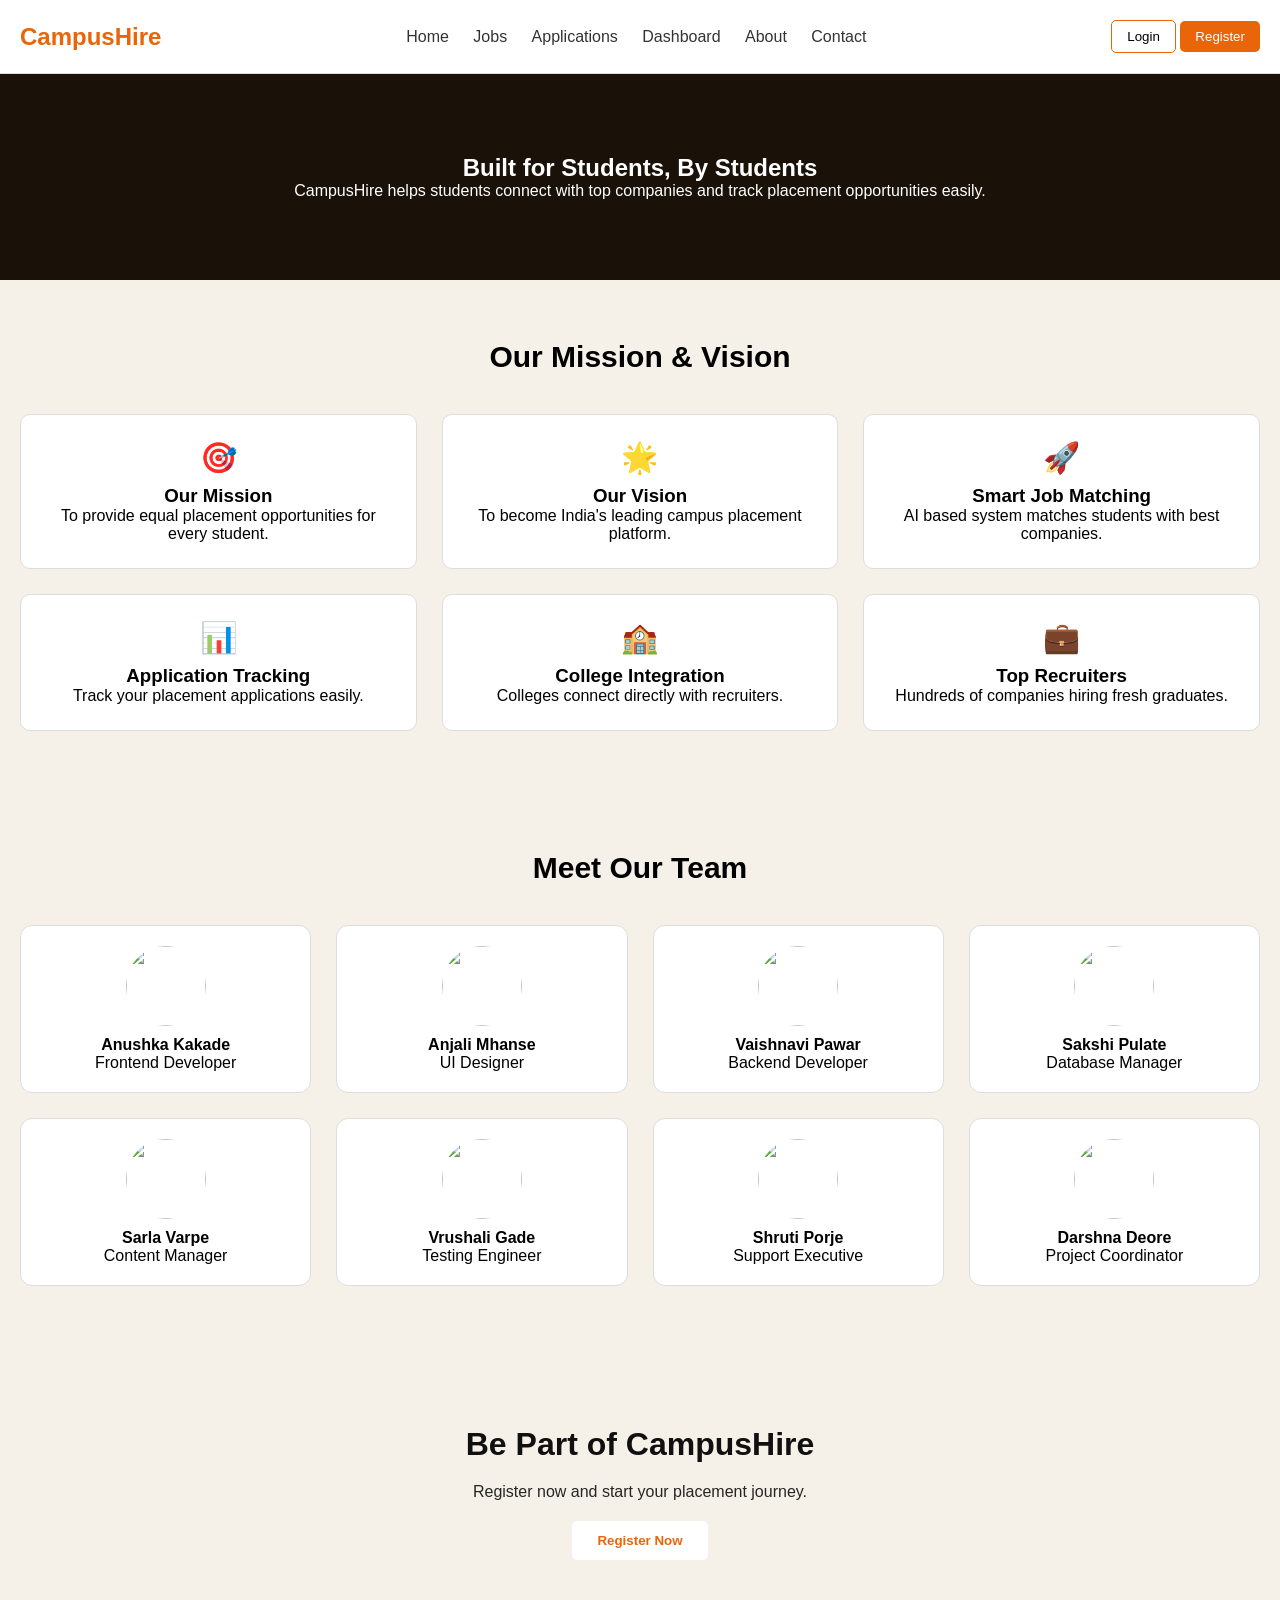
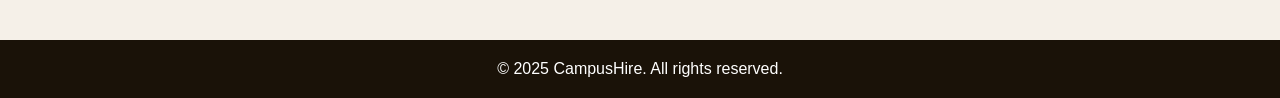
==== pages/about.html @ 22cbeea2 "add file information or cards" ====
<!DOCTYPE html>
<html lang="en">

<head>

<meta charset="UTF-8">
<meta name="viewport" content="width=device-width, initial-scale=1.0">

<title>CampusHire - About</title>

<link rel="stylesheet" href="./../css/about.css">
<script src="./../js/about.js"></script>

</head>

<body>

<!-- NAVBAR -->

<nav class="navbar">

<h2 class="logo">CampusHire</h2>

<div class="nav-links">

<a href="#">Home</a>
<a href="#">Jobs</a>
<a href="#">Applications</a>
<a href="#">Dashboard</a>
<a href="#">About</a>
<a href="#">Contact</a>

</div>

<div class="nav-btns">

<button class="btn-outline">Login</button>
<button class="btn-primary">Register</button>

</div>

</nav>

<!-- HERO SECTION -->

<section class="hero">

<h1>Built for Students, By Students</h1>

<p>
CampusHire helps students connect with top companies and track placement opportunities easily.
</p>

</section>


<!-- FEATURES SECTION -->

<section class="section">

<h2 class="section-title">Our Mission & Vision</h2>

<div class="feature-grid">

<div class="feature-card">

<div class="icon">🎯</div>

<h3>Our Mission</h3>

<p>
To provide equal placement opportunities for every student.
</p>

</div>


<div class="feature-card">

<div class="icon">🌟</div>

<h3>Our Vision</h3>

<p>
To become India's leading campus placement platform.
</p>

</div>


<div class="feature-card">

<div class="icon">🚀</div>

<h3>Smart Job Matching</h3>

<p>
AI based system matches students with best companies.
</p>

</div>


<div class="feature-card">

<div class="icon">📊</div>

<h3>Application Tracking</h3>

<p>
Track your placement applications easily.
</p>

</div>


<div class="feature-card">

<div class="icon">🏫</div>

<h3>College Integration</h3>

<p>
Colleges connect directly with recruiters.
</p>

</div>


<div class="feature-card">

<div class="icon">💼</div>

<h3>Top Recruiters</h3>

<p>
Hundreds of companies hiring fresh graduates.
</p>

</div>

</div>

</section>


<!-- TEAM SECTION -->

<section class="section">

<h2 class="section-title">Meet Our Team</h2>

<div class="team-grid">

<div class="team-card">

<img src="images/member1.jpg">

<h4>Anushka Kakade</h4>

<p>Frontend Developer</p>

</div>

<div class="team-card">

<img src="images/member2.jpg">

<h4>Anjali Mhanse</h4>

<p>UI Designer</p>

</div>

<div class="team-card">

<img src="images/member3.jpg">

<h4>Vaishnavi Pawar</h4>

<p>Backend Developer</p>

</div>

<div class="team-card">

<img src="images/member4.jpg">

<h4>Sakshi Pulate</h4>

<p>Database Manager</p>

</div>

<div class="team-card">

<img src="images/member5.jpg">

<h4>Sarla Varpe</h4>

<p>Content Manager</p>

</div>

<div class="team-card">

<img src="images/member6.jpg">

<h4>Vrushali Gade</h4>

<p>Testing Engineer</p>

</div>

<div class="team-card">

<img src="images/member7.jpg">

<h4>Shruti Porje</h4>

<p>Support Executive</p>

</div>

<div class="team-card">

<img src="images/member8.jpg">

<h4>Darshna Deore</h4>

<p>Project Coordinator</p>

</div>

</div>

</section>


<!-- JOIN SECTION -->

<section class="join">

<h2>Be Part of CampusHire</h2>

<p>
Register now and start your placement journey.
</p>

<button onclick="showToast()">Register Now</button>

</section>


<!-- FOOTER -->

<footer class="footer">

<p>© 2025 CampusHire. All rights reserved.</p>

</footer>


<div id="toast"></div>

<script src="script.js"></script>

</body>
</html>
---- css/about.css ----
* {

    margin: 0;
    padding: 0;
    box-sizing: border-box;

}

body {

    font-family: Arial;

    background: #f5f0e8;

}


/* NAVBAR */

.navbar {

    display: flex;

    justify-content: space-between;

    align-items: center;

    padding: 20px;

    background: white;

    border-bottom: 1px solid #ddd;

}

.logo {

    color: #e8650a;

}

.nav-links a {

    margin: 0 10px;

    text-decoration: none;

    color: #333;

}

.btn-primary {

    background: #e8650a;

    color: white;

    border: none;

    padding: 8px 15px;

    border-radius: 5px;

}

.btn-outline {

    border: 1px solid #e8650a;

    background: white;

    padding: 8px 15px;

    border-radius: 5px;

}


/* HERO */

.hero {

    text-align: center;

    padding: 80px 20px;

    background: #1a1208;

    color: white;

}

.about-hero p {
  color: rgba(255,255,255,0.48);
  font-size: 0.95rem;
  max-width: 540px;
  margin: 2rem auto 0; /* वरचा space वाढवला */
  line-height: 1.75;
  position: relative;
  z-index: 1;
}


/* SECTION */

.section {

    padding: 60px 20px;

    text-align: center;

}

.section-title {

    font-size: 30px;

    margin-bottom: 40px;

}


/* FEATURES */

.feature-grid {

    display: grid;

    grid-template-columns: repeat(3, 1fr);

    gap: 25px;

}

.feature-card {

    background: white;

    padding: 25px;

    border-radius: 10px;

    border: 1px solid #ddd;

}

.feature-card {

    background: white;
    padding: 25px;
    border-radius: 10px;
    border: 1px solid #ddd;
    transition: 0.3s;

}

.feature-card:hover {

    transform: translateY(-8px);
    box-shadow: 0 10px 25px rgba(0, 0, 0, 0.15);
    border-color: #e8650a;

}

.icon {

    font-size: 30px;

    margin-bottom: 10px;

}


/* TEAM */

.team-grid {

    display: grid;

    grid-template-columns: repeat(4, 1fr);

    gap: 25px;

}

.team-card {

    background: white;

    padding: 20px;

    border-radius: 10px;

    border: 1px solid #ddd;

}



.team-card img {

    width: 80px;

    height: 80px;

    border-radius: 50%;

    margin-bottom: 10px;

}

.team-card {

    background: white;

    padding: 20px;

    border-radius: 12px;

    border: 1px solid #ddd;

    text-align: center;

    transition: all 0.3s ease;

    cursor: pointer;

}

.team-card:hover {

    transform: translateY(-10px);

    box-shadow: 0 12px 30px rgba(0, 0, 0, 0.15);

    border-color: #e8650a;

}


/* JOIN */

.join {

    text-align: center;

    padding: 80px 20px;

    background: linear-gradient(135deg,#e8650a a,#f28a3c);

    color: rgb(17, 16, 16);

}

.join h2{

    font-size: 32px;
    margin-bottom: 20px;

}

.join p {
    font-size: 16px;
    margin-bottom: 20px;
    opacity: 0.9;
}

.join button {

    padding: 12px 25px;

    border: none;

    background: white;

    color: #e8650a;

    border-radius: 5px;

    font-weight: bold;

    cursor: pointer;

    transition: all 0.3s ease;

}

.join button:hover {

    background: #1a1208;

    color:white;

    transform: translateY(-3px);
}


/* FOOTER */

.footer {

    text-align: center;

    padding: 20px;

    background: #1a1208;

    color: white;

}


/* TOAST */

#toast {

    position: fixed;

    bottom: 20px;

    right: 20px;

    background: black;

    color: white;

    padding: 10px 20px;

    border-radius: 5px;

    display: none;

}
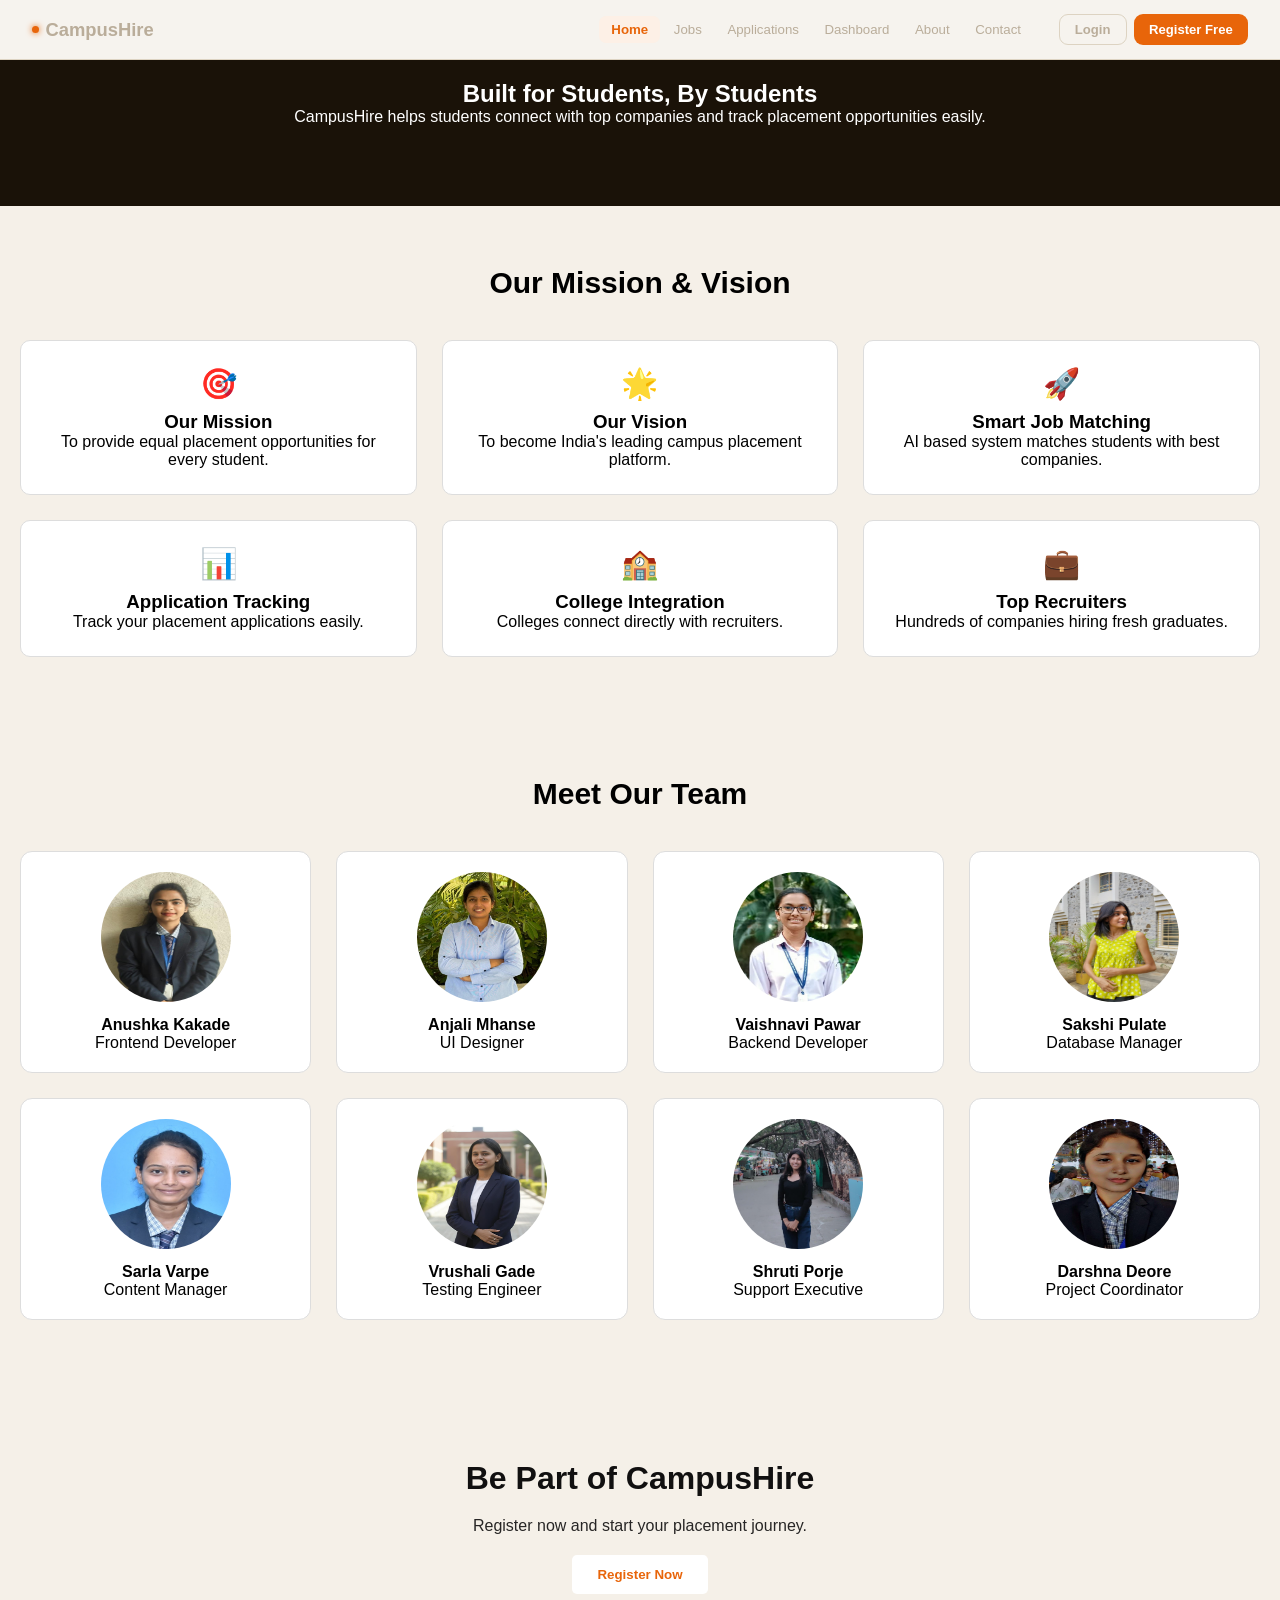
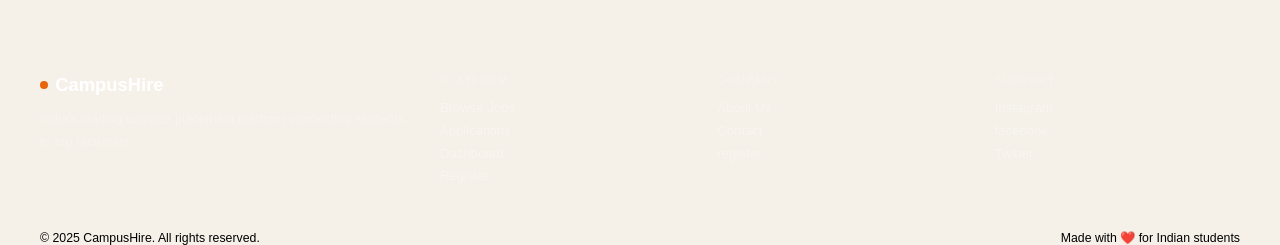
==== commit a7882f37: "upadte" ====
--- a/pages/about.html
+++ b/pages/about.html
@@ -1,46 +1,35 @@
 <!DOCTYPE html>
 <html lang="en">
-
 <head>
-
 <meta charset="UTF-8">
 <meta name="viewport" content="width=device-width, initial-scale=1.0">
-
 <title>CampusHire - About</title>
-
-<link rel="stylesheet" href="./../css/about.css">
-<script src="./../js/about.js"></script>
-
+<link rel="stylesheet" href="../css/about.css">
+<script src="../js/about.js"></script>
 </head>
-
 <body>
-
-<!-- NAVBAR -->
-
-<nav class="navbar">
-
-<h2 class="logo">CampusHire</h2>
-
-<div class="nav-links">
-
-<a href="#">Home</a>
-<a href="#">Jobs</a>
-<a href="#">Applications</a>
-<a href="#">Dashboard</a>
-<a href="#">About</a>
-<a href="#">Contact</a>
-
-</div>
-
-<div class="nav-btns">
-
-<button class="btn-outline">Login</button>
-<button class="btn-primary">Register</button>
-
-</div>
-
-</nav>
-
+<header>
+  <nav class="navbar" id="navbar">
+    <a class="nav-logo" href="#"><span class="nav-dot"></span>CampusHire</a>
+    <div class="nav-links">
+      <a href="../index.html" class="active">Home</a>
+      <a href="../pages/job-listing.html">Jobs</a>
+      <a href="../pages/Application-status.html">Applications</a>
+      <a href="../pages/student-dashboard.html">Dashboard</a>
+      <a href="../pages/about.html">About</a>
+      <a href="../pages/contact.html">Contact</a>
+    </div>
+    <div class="nav-cta">
+      <button class="btn btn-outline">Login</button>
+      <button class="btn btn-primary">Register Free</button>
+    </div>
+    <button class="hamburger" id="hamburger" onclick="toggleMenu()">
+      <span></span><span></span><span></span>
+    </button>
+  </nav>
+  <!-- Mobile Menu -->
+ 
+</header>
 <!-- HERO SECTION -->
 
 <section class="hero">
@@ -154,7 +143,7 @@
 
 <div class="team-card">
 
-<img src="images/member1.jpg">
+<img src="./../images/anushkaa.png">
 
 <h4>Anushka Kakade</h4>
 
@@ -164,7 +153,7 @@
 
 <div class="team-card">
 
-<img src="images/member2.jpg">
+<img src="./../images/anjali.png.jpeg">
 
 <h4>Anjali Mhanse</h4>
 
@@ -174,7 +163,7 @@
 
 <div class="team-card">
 
-<img src="images/member3.jpg">
+<img src="./../images/vaishnavi.png">
 
 <h4>Vaishnavi Pawar</h4>
 
@@ -184,7 +173,7 @@
 
 <div class="team-card">
 
-<img src="images/member4.jpg">
+<img src="./../images/sakshi.png">
 
 <h4>Sakshi Pulate</h4>
 
@@ -194,7 +183,7 @@
 
 <div class="team-card">
 
-<img src="images/member5.jpg">
+<img src="./../images/sarla.png.jpeg">
 
 <h4>Sarla Varpe</h4>
 
@@ -204,7 +193,7 @@
 
 <div class="team-card">
 
-<img src="images/member6.jpg">
+<img src="./../images/rushali.png">
 
 <h4>Vrushali Gade</h4>
 
@@ -214,7 +203,7 @@
 
 <div class="team-card">
 
-<img src="images/member7.jpg">
+<img src="./../images/shruti.png.jpeg">
 
 <h4>Shruti Porje</h4>
 
@@ -224,7 +213,7 @@
 
 <div class="team-card">
 
-<img src="images/member8.jpg">
+<img src="./../images/darshna.png.jpeg">
 
 <h4>Darshna Deore</h4>
 
@@ -250,20 +239,41 @@
 <button onclick="showToast()">Register Now</button>
 
 </section>
-
-
-<!-- FOOTER -->
-
+<div id="toast"></div>
+
+<script src="../js/about.js"></script>
 <footer class="footer">
-
-<p>© 2025 CampusHire. All rights reserved.</p>
-
+  <div class="footer-inner">
+    <div>
+      <div class="footer-brand">
+        <span class="footer-brand-dot"></span>CampusHire
+      </div>
+      <p class="footer-desc">India's leading campus placement platform connecting students to top recruiters.</p>
+    </div>
+    <div class="footer-col">
+      <div class="footer-col-title">Platform</div>
+      <a href="../pages/job-listing.html">Browse Jobs</a>
+      <a href="../pages/Application-status.html">Applications</a>
+      <a href="../pages/student-dashboard.html">Dashboard</a>
+      <a href="../pages/student-registration.html">Register</a>
+    </div>
+    <div class="footer-col">
+      <div class="footer-col-title">Company</div>
+      <a href="../pages/about.html">About Us</a>
+      <a href="../pages/contact.html">Contact</a>
+      <a href="../pages/student-registration.html">register</a>
+    </div>
+    <div class="footer-col">
+      <div class="footer-col-title">Support</div>
+      <a href="https://www.instagram.com/?hl=en">Instagram</a>
+      <a href="https://www.facebook.com/">facebook</a>
+      <a href="https://x.com/">Twitter</a>
+    </div>
+  </div>
+  <div class="footer-bottom">
+    <span>© 2025 CampusHire. All rights reserved.</span>
+    <span>Made with ❤️ for Indian students</span>
+  </div>
 </footer>
-
-
-<div id="toast"></div>
-
-<script src="script.js"></script>
-
 </body>
 </html>
--- a/css/about.css
+++ b/css/about.css
@@ -1,5 +1,230 @@
+/* HEADER CSS */
+*,
+*::before,
+*::after {
+    box-sizing: border-box;
+    margin: 0;
+    padding: 0
+}
+
+:root {
+    --bg: #F5F0E8;
+    --white: #FFFDF8;
+    --border: #DDD3C2;
+
+    --ink2: #baad9a;
+    --muted: #ccc3b5;
+    --orange: #E8650A;
+    --orange-deep: #C4500A;
+    --orange-s: #FDF0E6;
+}
+
+body {
+    font-family: 'Bricolage Grotesque', sans-serif;
+    background: var(--bg);
+    color: var(--ink)
+}
+
+.navbar {
+    position: fixed;
+    top: 0;
+    left: 0;
+    right: 0;
+    height: 60px;
+    background: rgba(255, 253, 248, 0.96);
+    backdrop-filter: blur(16px);
+    border-bottom: 1.5px solid var(--border);
+    z-index: 999;
+    display: flex;
+    align-items: center;
+    padding: 0 2rem;
+    gap: 1rem
+}
+
+.nav-logo {
+    font-family: 'Clash Display', sans-serif;
+    font-weight: 700;
+    font-size: 1.15rem;
+    color: var(--ink);
+    display: flex;
+    align-items: center;
+    gap: 0.4rem;
+    text-decoration: none;
+    margin-right: auto;
+    text-decoration: none;
+    color: #baad9a;
+
+}
+
+.nav-dot {
+    width: 7px;
+    height: 7px;
+    border-radius: 50%;
+    background: var(--orange);
+    box-shadow: 0 0 6px var(--orange)
+}
+
+.nav-links {
+    display: flex;
+    gap: 0.1rem
+}
+
+.nav-links a {
+    font-size: 0.83rem;
+    font-weight: 500;
+    color: var(--ink2);
+    padding: 0.38rem 0.75rem;
+    border-radius: 7px;
+    text-decoration: none;
+    transition: all 0.18s;
+    cursor: pointer
+}
+
+.nav-links a:hover,
+.nav-links a.active {
+    background: var(--orange-s);
+    color: var(--orange);
+    font-weight: 600
+}
+
+.nav-cta {
+    display: flex;
+    gap: 0.45rem;
+    margin-left: 0.6rem
+}
+
+.btn {
+    display: inline-flex;
+    align-items: center;
+    gap: 0.35rem;
+    padding: 0.45rem 0.95rem;
+    border-radius: 9px;
+    font-size: 0.82rem;
+    font-weight: 600;
+    cursor: pointer;
+    transition: all 0.18s;
+    border: none;
+    font-family: 'Bricolage Grotesque', sans-serif;
+    text-decoration: none
+}
+
+.btn-outline {
+    background: transparent;
+    border: 1.5px solid var(--border);
+    color: var(--ink2)
+}
+
+.btn-outline:hover {
+    border-color: var(--orange);
+    color: var(--orange)
+}
+
+.btn-primary {
+    background: var(--orange);
+    color: #fff
+}
+
+.btn-primary:hover {
+    background: var(--orange-deep);
+    transform: translateY(-1px)
+}
+
+/* Hamburger (mobile) */
+.hamburger {
+    display: none;
+    flex-direction: column;
+    gap: 5px;
+    cursor: pointer;
+    background: none;
+    border: none;
+    padding: 4px
+}
+
+.hamburger span {
+    display: block;
+    width: 22px;
+    height: 2px;
+    background: var(--ink);
+    border-radius: 2px;
+    transition: all 0.28s
+}
+
+.hamburger.open span:nth-child(1) {
+    transform: translateY(7px) rotate(45deg)
+}
+
+.hamburger.open span:nth-child(2) {
+    opacity: 0
+}
+
+.hamburger.open span:nth-child(3) {
+    transform: translateY(-7px) rotate(-45deg)
+}
+
+/* Mobile dropdown */
+.mobile-menu {
+    display: none;
+    position: fixed;
+    top: 60px;
+    left: 0;
+    right: 0;
+    background: var(--white);
+    border-bottom: 1.5px solid var(--border);
+    padding: 1rem 1.5rem 1.5rem;
+    z-index: 998;
+    flex-direction: column;
+    gap: 0.3rem;
+    box-shadow: 0 10px 28px rgba(26, 18, 8, 0.1)
+}
+
+.mobile-menu.open {
+    display: flex
+}
+
+.mobile-menu a {
+    font-size: 0.9rem;
+    font-weight: 500;
+    color: var(--ink2);
+    padding: 0.6rem 0.8rem;
+    border-radius: 8px;
+    text-decoration: none;
+    transition: all 0.18s;
+    cursor: pointer
+}
+
+.mobile-menu a:hover,
+.mobile-menu a.active {
+    background: var(--orange-s);
+    color: var(--orange);
+    font-weight: 600
+}
+
+.mobile-cta {
+    display: flex;
+    gap: 0.5rem;
+    margin-top: 0.8rem;
+    padding-top: 0.8rem;
+    border-top: 1.5px solid var(--border)
+}
+
+.mobile-cta .btn {
+    flex: 1;
+    justify-content: center
+}
+
+@media(max-width:680px) {
+
+    .nav-links,
+    .nav-cta {
+        display: none
+    }
+
+    .hamburger {
+        display: flex
+    }
+}
+
 * {
-
     margin: 0;
     padding: 0;
     box-sizing: border-box;
@@ -14,90 +239,27 @@
 
 }
 
-
-/* NAVBAR */
-
-.navbar {
-
-    display: flex;
-
-    justify-content: space-between;
-
-    align-items: center;
-
-    padding: 20px;
-
-    background: white;
-
-    border-bottom: 1px solid #ddd;
-
-}
-
-.logo {
-
-    color: #e8650a;
-
-}
-
-.nav-links a {
-
-    margin: 0 10px;
-
-    text-decoration: none;
-
-    color: #333;
-
-}
-
-.btn-primary {
-
-    background: #e8650a;
+.hero {
+
+    text-align: center;
+
+    padding: 80px 20px;
+
+    background: #1a1208;
 
     color: white;
 
-    border: none;
-
-    padding: 8px 15px;
-
-    border-radius: 5px;
-
-}
-
-.btn-outline {
-
-    border: 1px solid #e8650a;
-
-    background: white;
-
-    padding: 8px 15px;
-
-    border-radius: 5px;
-
-}
-
-
-/* HERO */
-
-.hero {
-
-    text-align: center;
-
-    padding: 80px 20px;
-
-    background: #1a1208;
-
-    color: white;
-
 }
 
 .about-hero p {
-  color: rgba(255,255,255,0.48);
-  font-size: 0.95rem;
-  max-width: 540px;
-  margin: 2rem auto 0; /* वरचा space वाढवला */
-  line-height: 1.75;
-  position: relative;
-  z-index: 1;
+    color: rgba(255, 255, 255, 0.48);
+    font-size: 0.95rem;
+    max-width: 540px;
+    margin: 2rem auto 0;
+    /* वरचा space वाढवला */
+    line-height: 1.75;
+    position: relative;
+    z-index: 1;
 }
 
 
@@ -199,9 +361,9 @@
 
 .team-card img {
 
-    width: 80px;
-
-    height: 80px;
+    width: 130px;
+
+    height: 130px;
 
     border-radius: 50%;
 
@@ -246,13 +408,13 @@
 
     padding: 80px 20px;
 
-    background: linear-gradient(135deg,#e8650a a,#f28a3c);
+    background: linear-gradient(135deg, #e8650a a, #f28a3c);
 
     color: rgb(17, 16, 16);
 
 }
 
-.join h2{
+.join h2 {
 
     font-size: 32px;
     margin-bottom: 20px;
@@ -289,45 +451,113 @@
 
     background: #1a1208;
 
-    color:white;
+    color: white;
 
     transform: translateY(-3px);
 }
 
-
-/* FOOTER */
-
-.footer {
-
-    text-align: center;
-
-    padding: 20px;
-
-    background: #1a1208;
-
+/* TOAST */
+
+#toast {
+    position: fixed;
+    bottom: 20px;
+    right: 20px;
+    background: black;
     color: white;
-
-}
-
-
-/* TOAST */
-
-#toast {
-
-    position: fixed;
-
-    bottom: 20px;
-
-    right: 20px;
-
-    background: black;
-
-    color: white;
-
     padding: 10px 20px;
-
     border-radius: 5px;
-
     display: none;
-
-}+}
+
+══════════════════════════════════════ */
+.footer{
+  background:var(--ink);
+  color:rgba(255,255,255,0.4);
+  padding:3.5rem 2.5rem 2rem
+}
+.footer-inner{
+  display:grid;
+  grid-template-columns:1.5fr 1fr 1fr 1fr;
+  gap:2rem;
+  max-width:1200px;margin:0 auto 2.5rem
+}
+
+/* Brand col */
+.footer-brand-wrap{}
+.footer-brand{
+  font-family:'Clash Display',sans-serif;font-weight:700;
+  font-size:1.15rem;color:#fff;
+  display:flex;align-items:center;gap:0.45rem;margin-bottom:0.75rem
+}
+.footer-brand-dot{
+  width:8px;height:8px;border-radius:50%;background:var(--orange)
+}
+.footer-desc{
+  font-size:0.81rem;line-height:1.75;
+  color:rgba(255,255,255,0.3);margin-bottom:1.3rem
+}
+
+/* Social icons */
+.footer-socials{display:flex;gap:0.5rem;flex-wrap:wrap}
+.footer-social-btn{
+  width:34px;height:34px;border-radius:9px;
+  background:rgba(255,255,255,0.07);
+  border:1px solid rgba(255,255,255,0.1);
+  display:flex;align-items:center;justify-content:center;
+  font-size:0.9rem;cursor:pointer;transition:all 0.2s;
+  text-decoration:none
+}
+.footer-social-btn:hover{
+  background:var(--orange);border-color:var(--orange);
+  transform:translateY(-2px)
+}
+
+/* Link cols */
+.footer-col-title{
+  font-size:0.66rem;font-weight:700;letter-spacing:0.13em;
+  text-transform:uppercase;color:rgba(255,255,255,0.22);
+  margin-bottom:0.9rem
+}
+.footer-col a{
+  display:block;font-size:0.82rem;
+  color:rgba(255,255,255,0.38);
+  cursor:pointer;margin-bottom:0.48rem;
+  transition:color 0.2s;text-decoration:none
+}
+.footer-col a:hover{color:var(--orange)}
+
+/* Divider */
+.footer-divider{
+  border:none;border-top:1px solid rgba(255,255,255,0.08);
+  margin:0 auto 1.3rem;max-width:1200px
+}
+
+/* Bottom bar */
+.footer-bottom{
+  max-width:1200px;margin:0 auto;
+  display:flex;align-items:center;justify-content:space-between;
+  font-size:0.77rem;flex-wrap:wrap;gap:0.5rem
+}
+.footer-bottom-left{color:rgba(255,255,255,0.3)}
+.footer-bottom-right{
+  display:flex;align-items:center;gap:1.2rem;
+  color:rgba(255,255,255,0.3)
+}
+.footer-bottom-right a{
+  color:rgba(255,255,255,0.3);text-decoration:none;transition:color 0.2s
+}
+.footer-bottom-right a:hover{color:var(--orange)}
+
+/* ══ RESPONSIVE ══ */
+@media(max-width:900px){
+  .footer-inner{grid-template-columns:1fr 1fr}
+}
+@media(max-width:680px){
+  .navbar{padding:0 1.2rem}
+  .nav-links,.nav-cta{display:none}
+  .hamburger{display:flex}
+}
+@media(max-width:500px){
+  .footer{padding:2.5rem 1.3rem 1.5rem}
+  .footer-inner{grid-template-columns:1fr}
+}
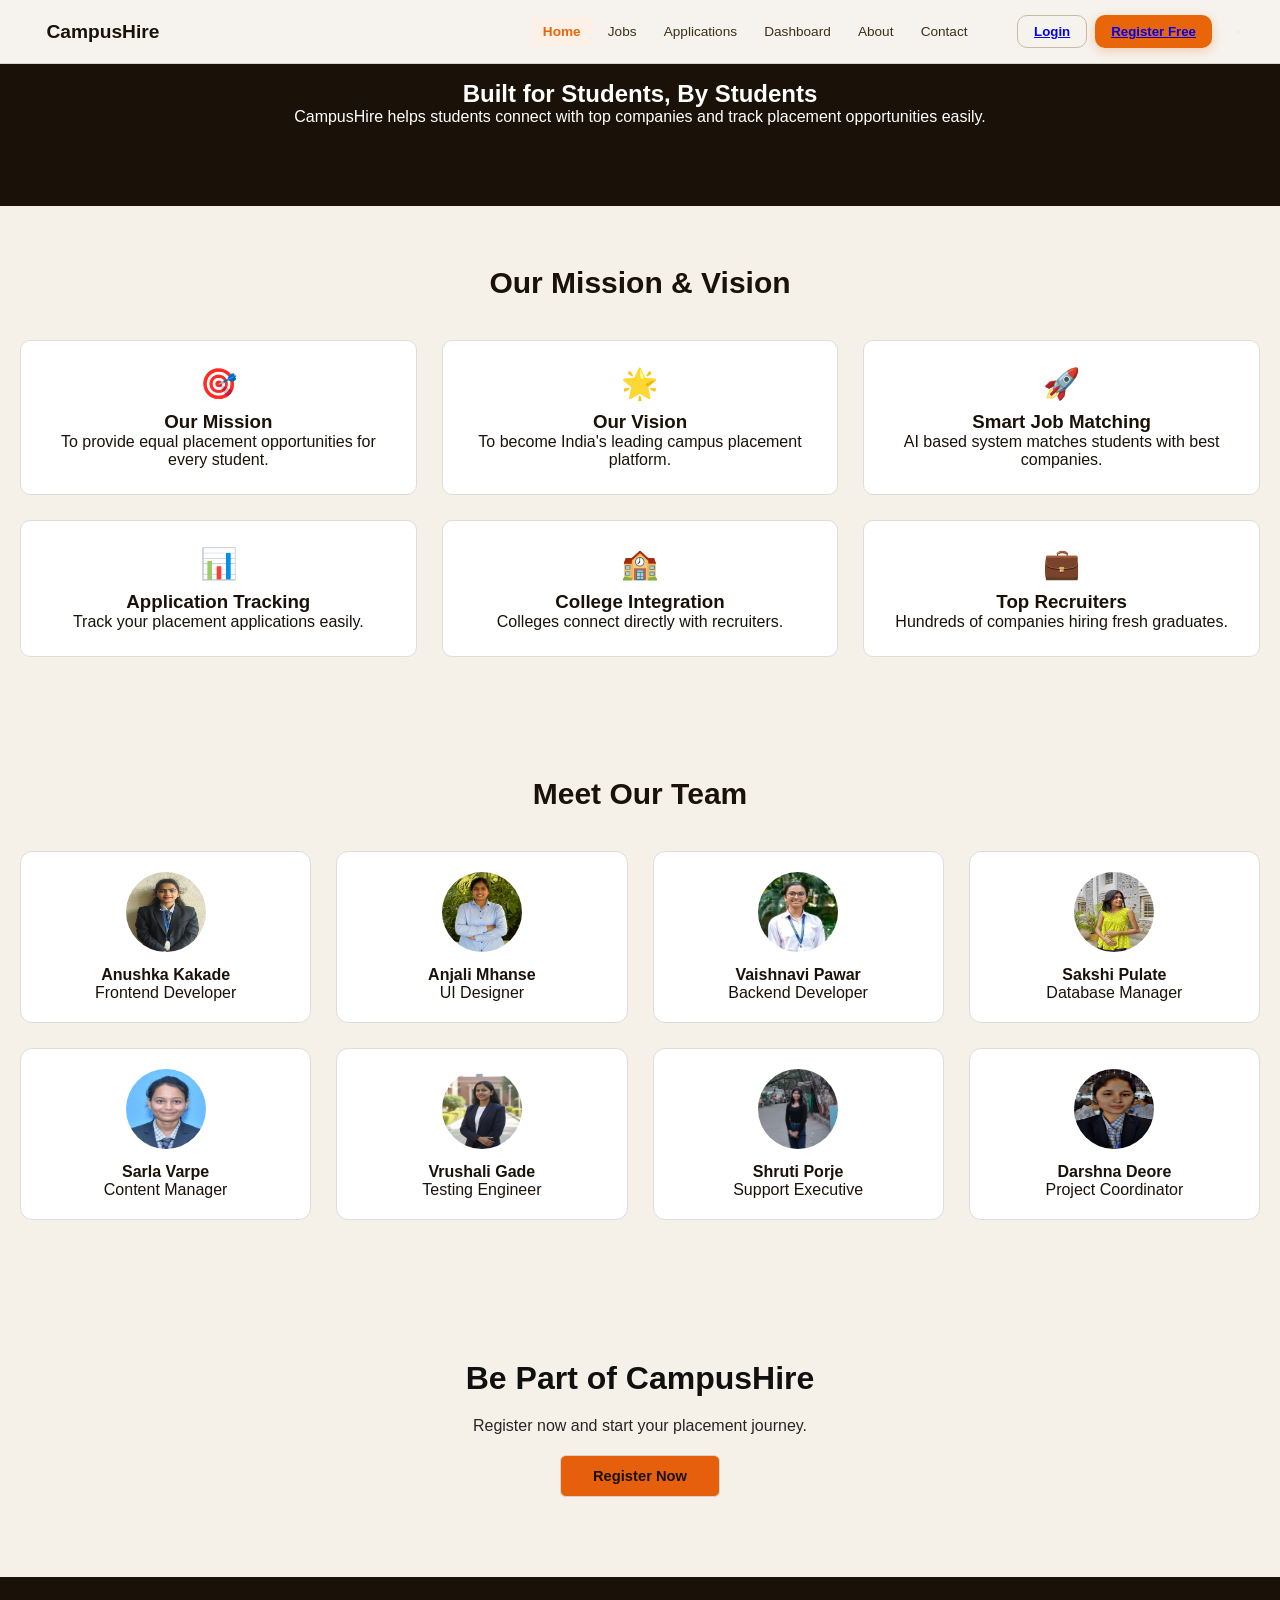
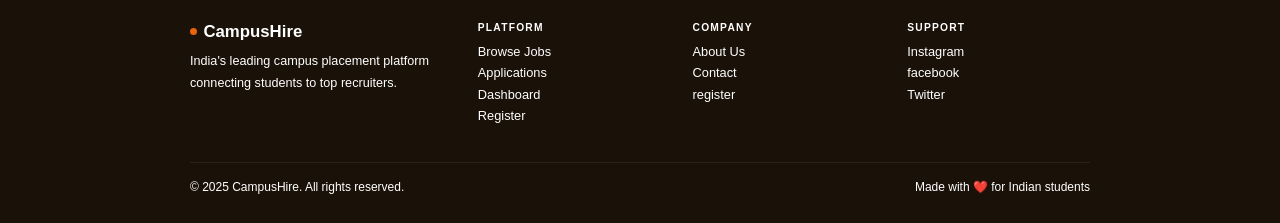
==== commit 656ab693: "change css" ====
--- a/pages/about.html
+++ b/pages/about.html
@@ -20,8 +20,8 @@
       <a href="../pages/contact.html">Contact</a>
     </div>
     <div class="nav-cta">
-      <button class="btn btn-outline">Login</button>
-      <button class="btn btn-primary">Register Free</button>
+      <button class="btn btn-outline"><a href="../pages/login.html">Login</a></button>
+      <button class="btn btn-primary"><a href="../pages/student-registration.html">Register Free</a></button>
     </div>
     <button class="hamburger" id="hamburger" onclick="toggleMenu()">
       <span></span><span></span><span></span>
@@ -236,7 +236,9 @@
 Register now and start your placement journey.
 </p>
 
-<button onclick="showToast()">Register Now</button>
+<div class="job-bottom button">
+  <button onclick="showToast()">Register Now</button>
+</div>
 
 </section>
 <div id="toast"></div>
--- a/css/about.css
+++ b/css/about.css
@@ -1,4 +1,7 @@
-/* HEADER CSS */
+/* ══════════════════════════════════════════
+   CAMPUSHIRE — APPLICATION STATUS PAGE
+   Theme: Orange · Black · Cream
+   ══════════════════════════════════════════ */
 *,
 *::before,
 *::after {
@@ -8,79 +11,119 @@
 }
 
 :root {
-    --bg: #F5F0E8;
+    /* Cream */
+    --cream: #F5F0E8;
+    --cream2: #EDE7D9;
+    --cream3: #E2D9C8;
     --white: #FFFDF8;
-    --border: #DDD3C2;
-
-    --ink2: #baad9a;
-    --muted: #ccc3b5;
+    /* Black */
+    --ink: #1A1208;
+    --ink2: #3D2E18;
+    --muted: #7A6A52;
+    --muted2: #B0A08A;
+    /* Orange */
     --orange: #E8650A;
     --orange-deep: #C4500A;
     --orange-s: #FDF0E6;
+    --orange-mid: #F28A3C;
+    --amber: #F0A830;
+    --amber-s: #FEF6E0;
+    /* Status colors */
+    --green: #2D7A4F;
+    --green-s: #E6F5ED;
+    --violet: #6D3AC7;
+    --violet-s: #EDE8FA;
+    --coral: #D63B3B;
+    --coral-s: #FDEAEA;
+    --border: #DDD3C2;
+    --border2: #C8BB9F;
+}
+
+html {
+    scroll-behavior: smooth
 }
 
 body {
     font-family: 'Bricolage Grotesque', sans-serif;
-    background: var(--bg);
-    color: var(--ink)
-}
-
+    background: var(--cream);
+    color: var(--ink);
+    min-height: 100vh;
+    overflow-x: hidden
+}
+
+::-webkit-scrollbar {
+    width: 5px
+}
+
+::-webkit-scrollbar-track {
+    background: var(--cream2)
+}
+
+::-webkit-scrollbar-thumb {
+    background: var(--orange);
+    border-radius: 10px
+}
+
+/* ══════ NAVBAR ══════ */
 .navbar {
     position: fixed;
     top: 0;
     left: 0;
     right: 0;
-    height: 60px;
+    height: 64px;
     background: rgba(255, 253, 248, 0.96);
-    backdrop-filter: blur(16px);
+    backdrop-filter: blur(18px);
     border-bottom: 1.5px solid var(--border);
-    z-index: 999;
+    z-index: 300;
     display: flex;
     align-items: center;
-    padding: 0 2rem;
-    gap: 1rem
+    padding: 0 2.5rem;
+    gap: 1.5rem
 }
 
 .nav-logo {
     font-family: 'Clash Display', sans-serif;
     font-weight: 700;
-    font-size: 1.15rem;
+    font-size: 1.2rem;
     color: var(--ink);
     display: flex;
     align-items: center;
     gap: 0.4rem;
-    text-decoration: none;
+    cursor: pointer;
     margin-right: auto;
-    text-decoration: none;
-    color: #baad9a;
-
-}
-
-.nav-dot {
-    width: 7px;
-    height: 7px;
+    text-decoration: none
+}
+
+.nav-logo-dot {
+    width: 8px;
+    height: 8px;
     border-radius: 50%;
     background: var(--orange);
-    box-shadow: 0 0 6px var(--orange)
+    box-shadow: 0 0 8px var(--orange)
 }
 
 .nav-links {
     display: flex;
+    align-items: center;
     gap: 0.1rem
 }
 
 .nav-links a {
-    font-size: 0.83rem;
+    text-decoration: none;
+    font-size: 0.85rem;
     font-weight: 500;
     color: var(--ink2);
-    padding: 0.38rem 0.75rem;
-    border-radius: 7px;
-    text-decoration: none;
-    transition: all 0.18s;
+    padding: 0.42rem 0.8rem;
+    border-radius: 8px;
+    transition: all 0.2s;
     cursor: pointer
 }
 
-.nav-links a:hover,
+.nav-links a:hover {
+    background: var(--orange-s);
+    color: var(--orange)
+}
+
 .nav-links a.active {
     background: var(--orange-s);
     color: var(--orange);
@@ -89,139 +132,74 @@
 
 .nav-cta {
     display: flex;
-    gap: 0.45rem;
-    margin-left: 0.6rem
-}
-
+    gap: 0.5rem;
+    margin-left: 0.8rem
+}
+
+/* ══════ BUTTONS ══════ */
 .btn {
     display: inline-flex;
     align-items: center;
-    gap: 0.35rem;
-    padding: 0.45rem 0.95rem;
-    border-radius: 9px;
-    font-size: 0.82rem;
+    gap: 0.4rem;
+    padding: 0.5rem 1rem;
+    border-radius: 10px;
+    font-size: 0.83rem;
     font-weight: 600;
     cursor: pointer;
-    transition: all 0.18s;
+    transition: all 0.2s;
+    text-decoration: none;
     border: none;
-    font-family: 'Bricolage Grotesque', sans-serif;
-    text-decoration: none
+    font-family: 'Bricolage Grotesque', sans-serif
 }
 
 .btn-outline {
     background: transparent;
-    border: 1.5px solid var(--border);
-    color: var(--ink2)
+    border: 1.5px solid var(--border2);
+    color: var(--ink2);
+    text-decoration: none;
 }
 
 .btn-outline:hover {
     border-color: var(--orange);
-    color: var(--orange)
+    color: var(--orange);
+    text-decoration: none;
 }
 
 .btn-primary {
     background: var(--orange);
-    color: #fff
+    color: #fff;
+    box-shadow: 0 3px 12px rgba(232, 101, 10, 0.28);
+    text-decoration: none;
+
 }
 
 .btn-primary:hover {
     background: var(--orange-deep);
+    transform: translateY(-1px);
+    box-shadow: 0 8px 20px rgba(232, 101, 10, 0.38);
+}
+
+.btn-dark {
+    background: var(--ink);
+    color: #fff;
+    text-decoration: none;
+}
+
+.btn-dark:hover {
+    background: var(--ink2);
     transform: translateY(-1px)
 }
 
-/* Hamburger (mobile) */
-.hamburger {
-    display: none;
-    flex-direction: column;
-    gap: 5px;
-    cursor: pointer;
-    background: none;
-    border: none;
-    padding: 4px
-}
-
-.hamburger span {
-    display: block;
-    width: 22px;
-    height: 2px;
-    background: var(--ink);
-    border-radius: 2px;
-    transition: all 0.28s
-}
-
-.hamburger.open span:nth-child(1) {
-    transform: translateY(7px) rotate(45deg)
-}
-
-.hamburger.open span:nth-child(2) {
-    opacity: 0
-}
-
-.hamburger.open span:nth-child(3) {
-    transform: translateY(-7px) rotate(-45deg)
-}
-
-/* Mobile dropdown */
-.mobile-menu {
-    display: none;
-    position: fixed;
-    top: 60px;
-    left: 0;
-    right: 0;
-    background: var(--white);
-    border-bottom: 1.5px solid var(--border);
-    padding: 1rem 1.5rem 1.5rem;
-    z-index: 998;
-    flex-direction: column;
-    gap: 0.3rem;
-    box-shadow: 0 10px 28px rgba(26, 18, 8, 0.1)
-}
-
-.mobile-menu.open {
-    display: flex
-}
-
-.mobile-menu a {
-    font-size: 0.9rem;
-    font-weight: 500;
-    color: var(--ink2);
-    padding: 0.6rem 0.8rem;
-    border-radius: 8px;
-    text-decoration: none;
-    transition: all 0.18s;
-    cursor: pointer
-}
-
-.mobile-menu a:hover,
-.mobile-menu a.active {
-    background: var(--orange-s);
-    color: var(--orange);
-    font-weight: 600
-}
-
-.mobile-cta {
-    display: flex;
-    gap: 0.5rem;
-    margin-top: 0.8rem;
-    padding-top: 0.8rem;
-    border-top: 1.5px solid var(--border)
-}
-
-.mobile-cta .btn {
-    flex: 1;
-    justify-content: center
-}
-
-@media(max-width:680px) {
-
-    .nav-links,
-    .nav-cta {
-        display: none
-    }
-
-    .hamburger {
-        display: flex
-    }
+.btn-lg {
+    padding: 0.72rem 1.7rem;
+    font-size: 0.93rem;
+    border-radius: 12px
+}
+
+.btn-sm {
+    padding: 0.32rem 0.75rem;
+    font-size: 0.76rem;
+    border-radius: 7px
 }
 
 * {
@@ -361,9 +339,9 @@
 
 .team-card img {
 
-    width: 130px;
-
-    height: 130px;
+    width: 80px;
+
+    height: 80px;
 
     border-radius: 50%;
 
@@ -447,13 +425,23 @@
 
 }
 
-.join button:hover {
-
-    background: #1a1208;
-
-    color: white;
-
-    transform: translateY(-3px);
+.job-bottom button{
+ padding: 0.75rem 2rem;
+  border-radius: 6px;
+  font-weight: 600;
+  font-size: 0.92rem;
+  cursor: pointer;
+  transition: all 0.2s;
+  border: none;
+  font-family: 'DM Sans', sans-serif;
+  background: transparent;
+   border: 1.5px solid var(--border);
+  color: var(--ink);
+  background-color: #e65f0c;
+}
+.job-bottom button:hover{
+    opacity: 0.88;
+  transform: translateY(-1px);
 }
 
 /* TOAST */
@@ -469,95 +457,95 @@
     display: none;
 }
 
-══════════════════════════════════════ */
-.footer{
-  background:var(--ink);
-  color:rgba(255,255,255,0.4);
-  padding:3.5rem 2.5rem 2rem
-}
-.footer-inner{
-  display:grid;
-  grid-template-columns:1.5fr 1fr 1fr 1fr;
-  gap:2rem;
-  max-width:1200px;margin:0 auto 2.5rem
-}
-
-/* Brand col */
-.footer-brand-wrap{}
-.footer-brand{
-  font-family:'Clash Display',sans-serif;font-weight:700;
-  font-size:1.15rem;color:#fff;
-  display:flex;align-items:center;gap:0.45rem;margin-bottom:0.75rem
-}
-.footer-brand-dot{
-  width:8px;height:8px;border-radius:50%;background:var(--orange)
-}
-.footer-desc{
-  font-size:0.81rem;line-height:1.75;
-  color:rgba(255,255,255,0.3);margin-bottom:1.3rem
-}
-
-/* Social icons */
-.footer-socials{display:flex;gap:0.5rem;flex-wrap:wrap}
-.footer-social-btn{
-  width:34px;height:34px;border-radius:9px;
-  background:rgba(255,255,255,0.07);
-  border:1px solid rgba(255,255,255,0.1);
-  display:flex;align-items:center;justify-content:center;
-  font-size:0.9rem;cursor:pointer;transition:all 0.2s;
-  text-decoration:none
-}
-.footer-social-btn:hover{
-  background:var(--orange);border-color:var(--orange);
-  transform:translateY(-2px)
-}
-
-/* Link cols */
-.footer-col-title{
-  font-size:0.66rem;font-weight:700;letter-spacing:0.13em;
-  text-transform:uppercase;color:rgba(255,255,255,0.22);
-  margin-bottom:0.9rem
-}
-.footer-col a{
-  display:block;font-size:0.82rem;
-  color:rgba(255,255,255,0.38);
-  cursor:pointer;margin-bottom:0.48rem;
-  transition:color 0.2s;text-decoration:none
-}
-.footer-col a:hover{color:var(--orange)}
-
-/* Divider */
-.footer-divider{
-  border:none;border-top:1px solid rgba(255,255,255,0.08);
-  margin:0 auto 1.3rem;max-width:1200px
-}
-
-/* Bottom bar */
-.footer-bottom{
-  max-width:1200px;margin:0 auto;
-  display:flex;align-items:center;justify-content:space-between;
-  font-size:0.77rem;flex-wrap:wrap;gap:0.5rem
-}
-.footer-bottom-left{color:rgba(255,255,255,0.3)}
-.footer-bottom-right{
-  display:flex;align-items:center;gap:1.2rem;
-  color:rgba(255,255,255,0.3)
-}
-.footer-bottom-right a{
-  color:rgba(255,255,255,0.3);text-decoration:none;transition:color 0.2s
-}
-.footer-bottom-right a:hover{color:var(--orange)}
-
-/* ══ RESPONSIVE ══ */
-@media(max-width:900px){
-  .footer-inner{grid-template-columns:1fr 1fr}
-}
-@media(max-width:680px){
-  .navbar{padding:0 1.2rem}
-  .nav-links,.nav-cta{display:none}
-  .hamburger{display:flex}
-}
-@media(max-width:500px){
-  .footer{padding:2.5rem 1.3rem 1.5rem}
-  .footer-inner{grid-template-columns:1fr}
-}
+
+* FOOTER CSS */:root {
+    --ink: #1A1208;
+    --orange: #E8650A;
+    --border: #DDD3C2;
+}
+
+.footer {
+    background: var(--ink);
+    color: white;
+    padding: 2.8rem 2rem 1.8rem;
+    font-family: 'Bricolage Grotesque', sans-serif
+}
+
+.footer-inner {
+    display: grid;
+    grid-template-columns: 1.4fr 1fr 1fr 1fr;
+    gap: 2rem;
+    max-width: 900px;
+    margin: 0 auto 2rem
+}
+
+.footer-brand {
+    font-family: 'Clash Display', sans-serif;
+    font-weight: 700;
+    font-size: 1.05rem;
+    color: #fff;
+    display: flex;
+    align-items: center;
+    gap: 0.4rem;
+    margin-bottom: 0.6rem
+}
+
+.footer-brand-dot {
+    width: 7px;
+    height: 7px;
+    border-radius: 50%;
+    background: var(--orange)
+}
+
+.footer-desc {
+    font-size: 0.79rem;
+    line-height: 1.7;
+    color: white;
+}
+
+.footer-col-title {
+    font-size: 0.64rem;
+    font-weight: 700;
+    letter-spacing: 0.12em;
+    text-transform: uppercase;
+    color:white;
+    margin-bottom: 0.7rem
+}
+
+.footer-col a {
+    display: block;
+    font-size: 0.8rem;
+    color: white;
+    margin-bottom: 0.4rem;
+    transition: color 0.18s;
+    text-decoration: none;
+    cursor: pointer
+}
+
+.footer-col a:hover {
+    color: var(--orange)
+}
+
+.footer-bottom {
+    max-width: 900px;
+    margin: 0 auto;
+    border-top: 1px solid rgba(255, 255, 255, 0.07);
+    padding-top: 1.1rem;
+    display: flex;
+    justify-content: space-between;
+    font-size: 0.75rem;
+    flex-wrap: wrap;
+    gap: 0.4rem
+}
+
+@media(max-width:700px) {
+    .footer-inner {
+        grid-template-columns: 1fr 1fr
+    }
+}
+
+@media(max-width:450px) {
+    .footer-inner {
+        grid-template-columns: 1fr
+    }
+}
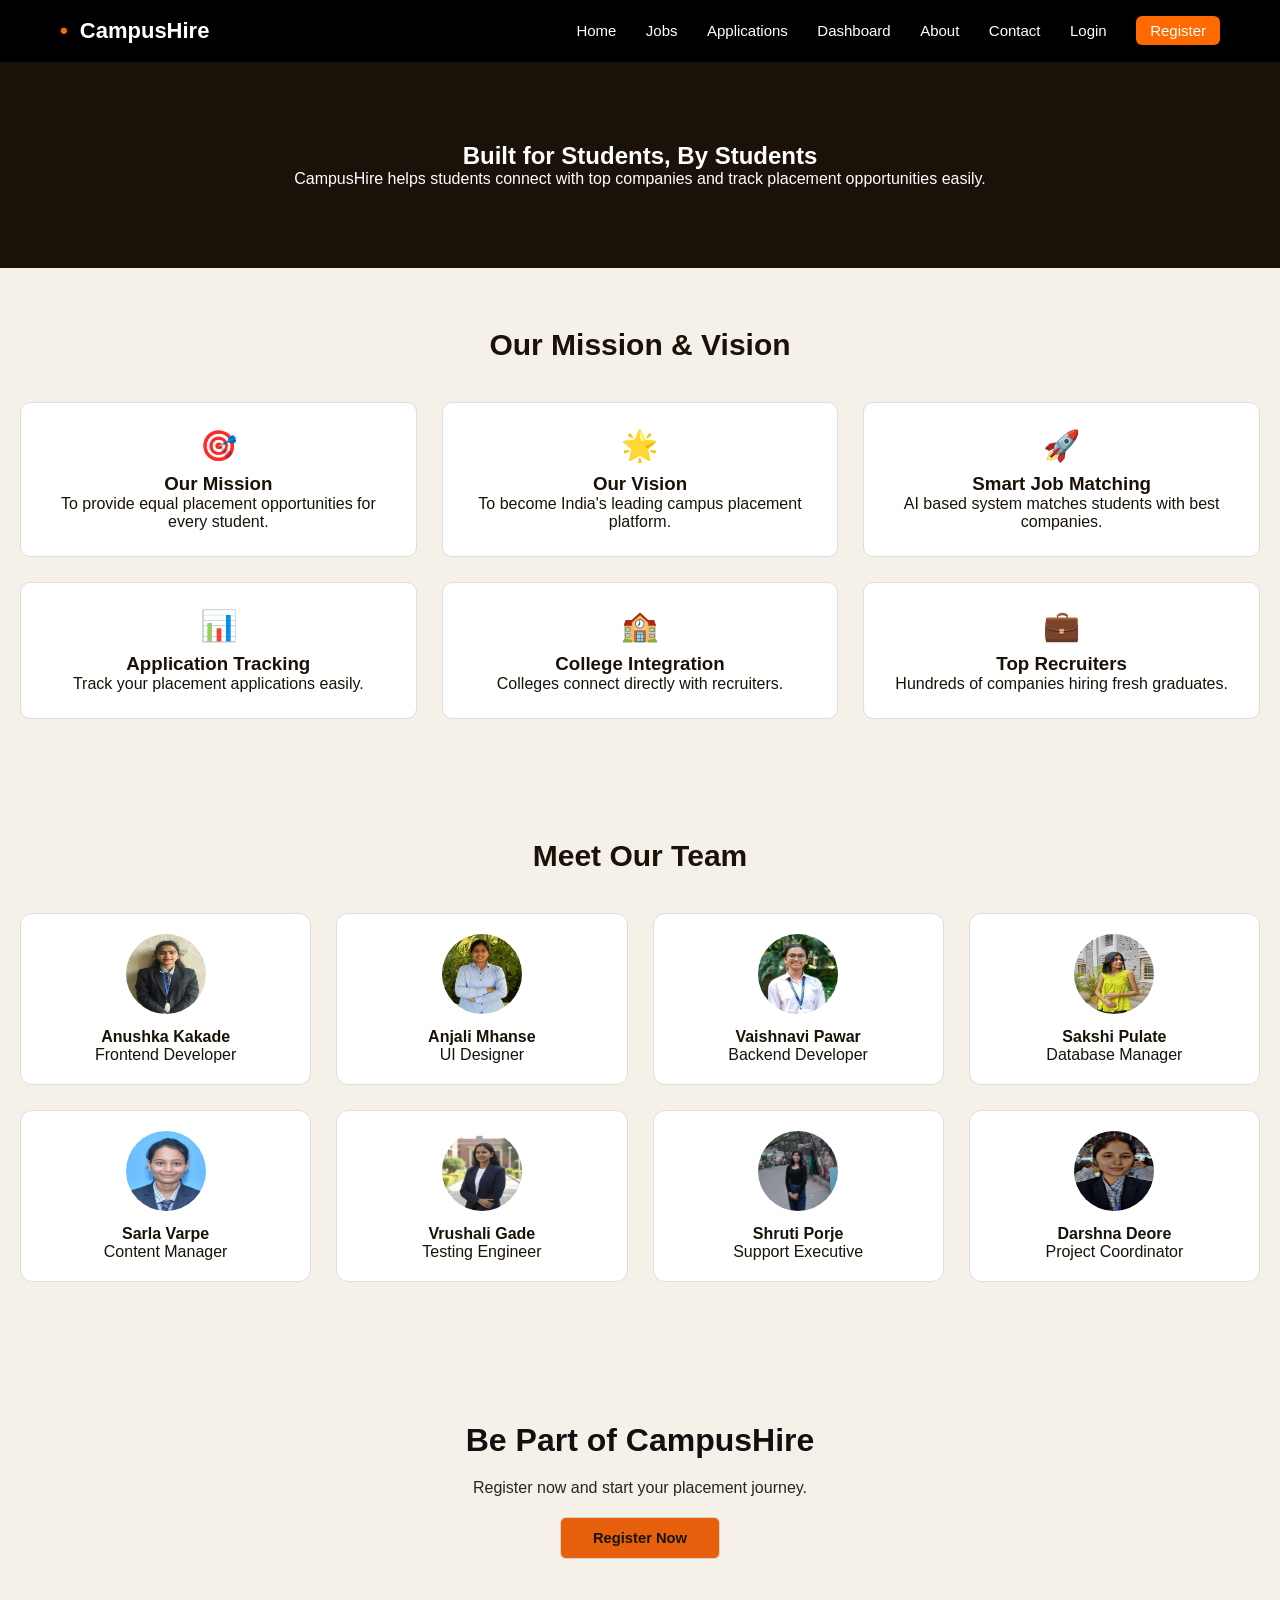
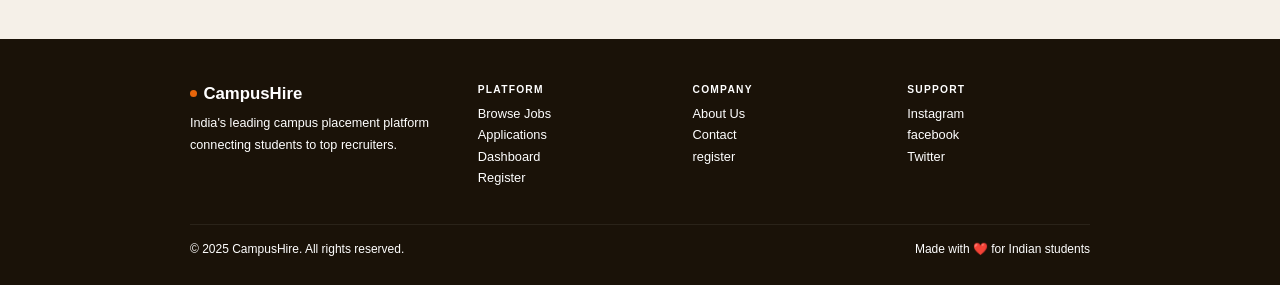
==== commit b15281fe: "changes" ====
--- a/pages/about.html
+++ b/pages/about.html
@@ -8,241 +8,133 @@
 <script src="../js/about.js"></script>
 </head>
 <body>
-<header>
-  <nav class="navbar" id="navbar">
-    <a class="nav-logo" href="#"><span class="nav-dot"></span>CampusHire</a>
-    <div class="nav-links">
-      <a href="../index.html" class="active">Home</a>
-      <a href="../pages/job-listing.html">Jobs</a>
-      <a href="../pages/Application-status.html">Applications</a>
-      <a href="../pages/student-dashboard.html">Dashboard</a>
-      <a href="../pages/about.html">About</a>
-      <a href="../pages/contact.html">Contact</a>
-    </div>
-    <div class="nav-cta">
-      <button class="btn btn-outline"><a href="../pages/login.html">Login</a></button>
-      <button class="btn btn-primary"><a href="../pages/student-registration.html">Register Free</a></button>
-    </div>
-    <button class="hamburger" id="hamburger" onclick="toggleMenu()">
-      <span></span><span></span><span></span>
-    </button>
-  </nav>
-  <!-- Mobile Menu -->
- 
+<header class="navbar">
+<div class="logo">
+<span class="dot">•</span> CampusHire
+</div>
+<nav class="menu">
+<a href="../index.html">Home</a>
+<a href="../pages/job-listing.html">Jobs</a>
+<a href="../pages/Application-status.html">Applications</a>
+<a href="../pages/student-dashboard.html">Dashboard</a>
+<a href="../pages/about.html">About</a>
+<a href="../pages/contact.html">Contact</a>
+<a href="../pages/login.html">Login</a>
+<a href="../pages/student-registration.html" class="register">Register</a>
+</nav>
 </header>
 <!-- HERO SECTION -->
-
 <section class="hero">
-
 <h1>Built for Students, By Students</h1>
-
 <p>
 CampusHire helps students connect with top companies and track placement opportunities easily.
 </p>
-
 </section>
-
-
 <!-- FEATURES SECTION -->
-
 <section class="section">
-
 <h2 class="section-title">Our Mission & Vision</h2>
-
 <div class="feature-grid">
-
 <div class="feature-card">
-
 <div class="icon">🎯</div>
-
 <h3>Our Mission</h3>
-
 <p>
 To provide equal placement opportunities for every student.
 </p>
-
 </div>
-
-
 <div class="feature-card">
-
 <div class="icon">🌟</div>
-
 <h3>Our Vision</h3>
-
 <p>
 To become India's leading campus placement platform.
 </p>
-
 </div>
-
-
 <div class="feature-card">
-
 <div class="icon">🚀</div>
-
 <h3>Smart Job Matching</h3>
-
 <p>
 AI based system matches students with best companies.
 </p>
-
 </div>
-
-
 <div class="feature-card">
-
 <div class="icon">📊</div>
-
 <h3>Application Tracking</h3>
-
 <p>
 Track your placement applications easily.
 </p>
-
 </div>
-
-
 <div class="feature-card">
-
 <div class="icon">🏫</div>
-
 <h3>College Integration</h3>
-
 <p>
 Colleges connect directly with recruiters.
 </p>
-
 </div>
-
-
 <div class="feature-card">
-
 <div class="icon">💼</div>
-
 <h3>Top Recruiters</h3>
-
 <p>
 Hundreds of companies hiring fresh graduates.
 </p>
-
 </div>
-
 </div>
-
 </section>
-
-
 <!-- TEAM SECTION -->
-
 <section class="section">
-
 <h2 class="section-title">Meet Our Team</h2>
-
 <div class="team-grid">
-
 <div class="team-card">
-
 <img src="./../images/anushkaa.png">
-
 <h4>Anushka Kakade</h4>
-
 <p>Frontend Developer</p>
-
 </div>
-
 <div class="team-card">
-
 <img src="./../images/anjali.png.jpeg">
-
 <h4>Anjali Mhanse</h4>
-
 <p>UI Designer</p>
-
 </div>
-
 <div class="team-card">
-
 <img src="./../images/vaishnavi.png">
-
 <h4>Vaishnavi Pawar</h4>
-
 <p>Backend Developer</p>
-
 </div>
-
 <div class="team-card">
-
 <img src="./../images/sakshi.png">
-
 <h4>Sakshi Pulate</h4>
-
 <p>Database Manager</p>
-
 </div>
-
 <div class="team-card">
-
 <img src="./../images/sarla.png.jpeg">
-
 <h4>Sarla Varpe</h4>
-
 <p>Content Manager</p>
-
 </div>
-
 <div class="team-card">
-
 <img src="./../images/rushali.png">
-
 <h4>Vrushali Gade</h4>
-
 <p>Testing Engineer</p>
-
 </div>
-
 <div class="team-card">
-
 <img src="./../images/shruti.png.jpeg">
-
 <h4>Shruti Porje</h4>
-
 <p>Support Executive</p>
-
 </div>
-
 <div class="team-card">
-
 <img src="./../images/darshna.png.jpeg">
-
 <h4>Darshna Deore</h4>
-
 <p>Project Coordinator</p>
-
 </div>
-
 </div>
-
 </section>
-
-
 <!-- JOIN SECTION -->
-
 <section class="join">
-
 <h2>Be Part of CampusHire</h2>
-
 <p>
 Register now and start your placement journey.
 </p>
-
 <div class="job-bottom button">
   <button onclick="showToast()">Register Now</button>
 </div>
-
 </section>
 <div id="toast"></div>
-
 <script src="../js/about.js"></script>
 <footer class="footer">
   <div class="footer-inner">
--- a/css/about.css
+++ b/css/about.css
@@ -65,77 +65,81 @@
 }
 
 /* ══════ NAVBAR ══════ */
-.navbar {
-    position: fixed;
-    top: 0;
-    left: 0;
-    right: 0;
-    height: 64px;
-    background: rgba(255, 253, 248, 0.96);
-    backdrop-filter: blur(18px);
-    border-bottom: 1.5px solid var(--border);
-    z-index: 300;
-    display: flex;
-    align-items: center;
-    padding: 0 2.5rem;
-    gap: 1.5rem
-}
-
-.nav-logo {
-    font-family: 'Clash Display', sans-serif;
-    font-weight: 700;
-    font-size: 1.2rem;
-    color: var(--ink);
-    display: flex;
-    align-items: center;
-    gap: 0.4rem;
-    cursor: pointer;
-    margin-right: auto;
-    text-decoration: none
-}
-
-.nav-logo-dot {
-    width: 8px;
-    height: 8px;
-    border-radius: 50%;
-    background: var(--orange);
-    box-shadow: 0 0 8px var(--orange)
-}
-
-.nav-links {
-    display: flex;
-    align-items: center;
-    gap: 0.1rem
-}
-
-.nav-links a {
-    text-decoration: none;
-    font-size: 0.85rem;
-    font-weight: 500;
-    color: var(--ink2);
-    padding: 0.42rem 0.8rem;
-    border-radius: 8px;
-    transition: all 0.2s;
-    cursor: pointer
-}
-
-.nav-links a:hover {
-    background: var(--orange-s);
-    color: var(--orange)
-}
-
-.nav-links a.active {
-    background: var(--orange-s);
-    color: var(--orange);
-    font-weight: 600
-}
-
-.nav-cta {
-    display: flex;
-    gap: 0.5rem;
-    margin-left: 0.8rem
-}
-
+.navbar{
+display:flex;
+justify-content:space-between;
+align-items:center;
+padding:18px 60px;
+background:black;
+color:white;
+}
+
+.logo{
+font-size:22px;
+font-weight:bold;
+color:white;
+}
+
+.dot{
+color:#ff6a00;
+margin-right:6px;
+}
+
+/* MENU */
+
+.menu a{
+text-decoration:none;
+color:white;
+margin-left:25px;
+font-size:15px;
+transition:0.3s;
+}
+
+.menu a:hover{
+color:#ff6a00;
+}
+
+/* REGISTER BUTTON */
+
+.register{
+background:#ff6a00;
+padding:6px 14px;
+border-radius:6px;
+}
+/* TABLET */
+
+@media (max-width:900px){
+
+.navbar{
+padding:15px 30px;
+}
+
+.menu a{
+margin-left:15px;
+font-size:14px;
+}
+
+}
+
+/* MOBILE */
+
+@media (max-width:600px){
+
+.navbar{
+flex-direction:column;
+align-items:flex-start;
+}
+
+.menu{
+margin-top:10px;
+}
+
+.menu a{
+display:block;
+margin:8px 0;
+}
+
+}
 /* ══════ BUTTONS ══════ */
 .btn {
     display: inline-flex;
